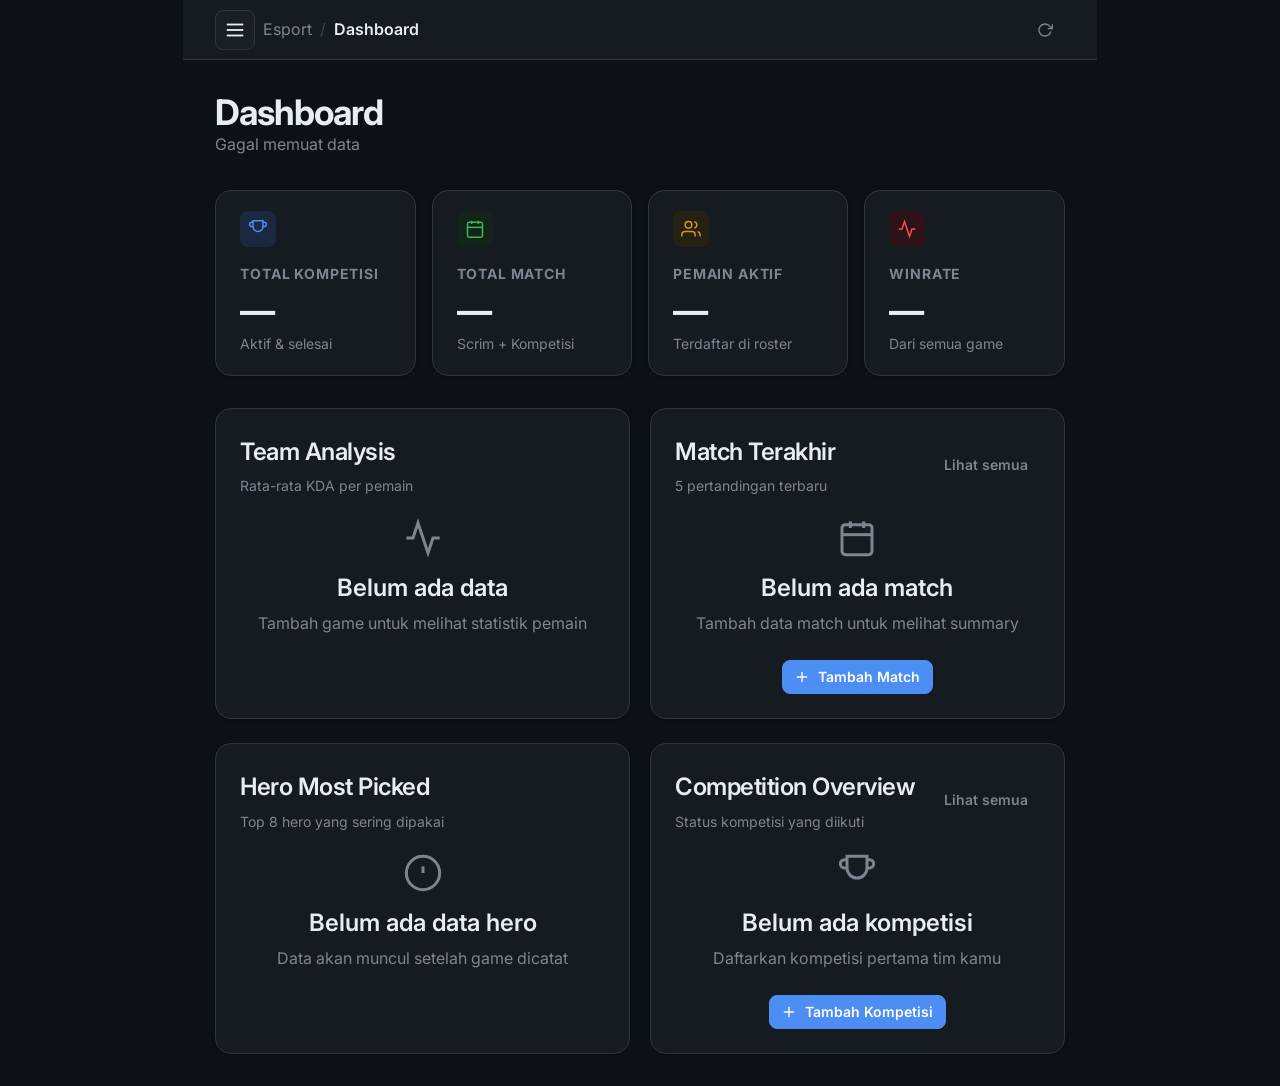
==== index.html @ 07931755 "fix: apply sidebar-float & data-theme to batch 1 (index, competition, addcompetition, editcompetitio" ====
<!DOCTYPE html>
<html lang="id" data-theme="dark">
<head>
<meta charset="UTF-8"/>
<meta name="viewport" content="width=device-width, initial-scale=1.0"/>
<title>Dashboard — Esport</title>
<link rel="preconnect" href="https://fonts.googleapis.com">
<link rel="preconnect" href="https://fonts.gstatic.com" crossorigin>
<link href="https://fonts.googleapis.com/css2?family=Inter:wght@300..800&display=swap" rel="stylesheet">
<link rel="stylesheet" href="css/style.css"/>
<script src="js/global.js" defer></script>
<script src="js/index.js" defer></script>
</head>
<body>
<div class="app-layout sidebar-float">

  <div class="sidebar-overlay" id="sidebarOverlay"></div>

  <nav class="sidebar" id="sidebar">
    <div class="sidebar-logo">
      <div class="sidebar-logo-icon">
        <svg viewBox="0 0 24 24">
          <path d="M6 9H4.5a2.5 2.5 0 0 1 0-5H6"/>
          <path d="M18 9h1.5a2.5 2.5 0 0 0 0-5H18"/>
          <path d="M18 2H6v7a6 6 0 0 0 12 0V2z"/>
        </svg>
      </div>
      <div>
        <div class="sidebar-logo-text">Esport</div>
        <div class="sidebar-logo-sub">MLBB Manager</div>
      </div>
    </div>
    <div class="sidebar-nav">
      <div class="nav-section-label">Navigation</div>
      <a href="index.html" class="nav-item" data-page="index.html">
        <svg viewBox="0 0 24 24"><path d="M3 9l9-7 9 7v11a2 2 0 0 1-2 2H5a2 2 0 0 1-2-2z"/><polyline points="9 22 9 12 15 12 15 22"/></svg>
        Dashboard
      </a>
      <a href="competition.html" class="nav-item" data-page="competition.html">
        <svg viewBox="0 0 24 24"><path d="M6 9H4.5a2.5 2.5 0 0 1 0-5H6"/><path d="M18 9h1.5a2.5 2.5 0 0 0 0-5H18"/><path d="M4 22h16"/><path d="M10 14.66V17c0 .55-.47.98-.97 1.21C7.85 18.75 7 20.24 7 22"/><path d="M14 14.66V17c0 .55.47.98.97 1.21C16.15 18.75 17 20.24 17 22"/><path d="M18 2H6v7a6 6 0 0 0 12 0V2z"/></svg>
        Competition
      </a>
      <a href="match.html" class="nav-item" data-page="match.html">
        <svg viewBox="0 0 24 24"><rect x="3" y="4" width="18" height="18" rx="2" ry="2"/><line x1="16" y1="2" x2="16" y2="6"/><line x1="8" y1="2" x2="8" y2="6"/><line x1="3" y1="10" x2="21" y2="10"/></svg>
        Match
      </a>
      <a href="train.html" class="nav-item" data-page="train.html">
        <svg viewBox="0 0 24 24"><circle cx="12" cy="12" r="10"/><polyline points="12 6 12 12 16 14"/></svg>
        Train
      </a>
      <a href="team.html" class="nav-item" data-page="team.html">
        <svg viewBox="0 0 24 24"><path d="M17 21v-2a4 4 0 0 0-4-4H5a4 4 0 0 0-4 4v2"/><circle cx="9" cy="7" r="4"/><path d="M23 21v-2a4 4 0 0 0-3-3.87"/><path d="M16 3.13a4 4 0 0 1 0 7.75"/></svg>
        Tim
      </a>
    </div>
    <div class="sidebar-footer">
      <button class="theme-toggle" id="themeToggle" aria-label="Toggle theme">
        <svg viewBox="0 0 24 24"><circle cx="12" cy="12" r="5"/><path d="M12 1v2M12 21v2M4.22 4.22l1.42 1.42M18.36 18.36l1.42 1.42M1 12h2M21 12h2M4.22 19.78l1.42-1.42M18.36 5.64l1.42-1.42"/></svg>
      </button>
    </div>
  </nav>

  <div class="main-wrapper">
    <header class="topbar">
      <div class="topbar-breadcrumb">
        <button class="menu-toggle" id="menuToggle" aria-label="Toggle navigation">
          <svg viewBox="0 0 24 24"><line x1="3" y1="6" x2="21" y2="6"/><line x1="3" y1="12" x2="21" y2="12"/><line x1="3" y1="18" x2="21" y2="18"/></svg>
        </button>
        <span>Esport</span><span class="sep">/</span><span class="current">Dashboard</span>
      </div>
      <div class="topbar-actions">
        <button class="btn btn-sm btn-ghost" id="refreshBtn" title="Refresh data" aria-label="Refresh data">
          <svg viewBox="0 0 24 24" style="width:16px;height:16px">
            <polyline points="23 4 23 10 17 10"/>
            <path d="M20.49 15a9 9 0 1 1-2.12-9.36L23 10"/>
          </svg>
        </button>
      </div>
    </header>

    <main class="page-content">
      <div class="page-header">
        <div>
          <h1 class="page-title">Dashboard</h1>
          <p class="page-sub" id="lastUpdated">Memuat data…</p>
        </div>
      </div>

      <!-- KPI Cards -->
      <div class="kpi-grid">
        <div class="kpi-card">
          <div class="kpi-icon blue">
            <svg viewBox="0 0 24 24"><path d="M6 9H4.5a2.5 2.5 0 0 1 0-5H6"/><path d="M18 9h1.5a2.5 2.5 0 0 0 0-5H18"/><path d="M18 2H6v7a6 6 0 0 0 12 0V2z"/></svg>
          </div>
          <div class="kpi-label">Total Kompetisi</div>
          <div class="kpi-value" id="kpiKompetisi">—</div>
          <div class="kpi-sub" id="kpiKompetiSub">Aktif &amp; selesai</div>
        </div>
        <div class="kpi-card">
          <div class="kpi-icon green">
            <svg viewBox="0 0 24 24"><rect x="3" y="4" width="18" height="18" rx="2"/><line x1="16" y1="2" x2="16" y2="6"/><line x1="8" y1="2" x2="8" y2="6"/><line x1="3" y1="10" x2="21" y2="10"/></svg>
          </div>
          <div class="kpi-label">Total Match</div>
          <div class="kpi-value" id="kpiMatch">—</div>
          <div class="kpi-sub">Scrim + Kompetisi</div>
        </div>
        <div class="kpi-card">
          <div class="kpi-icon yellow">
            <svg viewBox="0 0 24 24"><path d="M17 21v-2a4 4 0 0 0-4-4H5a4 4 0 0 0-4 4v2"/><circle cx="9" cy="7" r="4"/><path d="M23 21v-2a4 4 0 0 0-3-3.87"/><path d="M16 3.13a4 4 0 0 1 0 7.75"/></svg>
          </div>
          <div class="kpi-label">Pemain Aktif</div>
          <div class="kpi-value" id="kpiTeam">—</div>
          <div class="kpi-sub">Terdaftar di roster</div>
        </div>
        <div class="kpi-card">
          <div class="kpi-icon red">
            <svg viewBox="0 0 24 24"><polyline points="22 12 18 12 15 21 9 3 6 12 2 12"/></svg>
          </div>
          <div class="kpi-label">Winrate</div>
          <div class="kpi-value" id="kpiWinrate">—</div>
          <div class="kpi-sub">Dari semua game</div>
        </div>
      </div>

      <!-- Row 2: Team Analysis + Match Summary -->
      <div class="grid-2">
        <div class="card">
          <div class="card-header">
            <div>
              <div class="section-title">Team Analysis</div>
              <div class="section-sub">Rata-rata KDA per pemain</div>
            </div>
          </div>
          <div id="teamAnalysis">
            <div class="empty-state">
              <svg viewBox="0 0 24 24"><polyline points="22 12 18 12 15 21 9 3 6 12 2 12"/></svg>
              <h3>Belum ada data</h3>
              <p>Tambah game untuk melihat statistik pemain</p>
            </div>
          </div>
        </div>

        <div class="card">
          <div class="card-header">
            <div>
              <div class="section-title">Match Terakhir</div>
              <div class="section-sub">5 pertandingan terbaru</div>
            </div>
            <a href="match.html" class="btn btn-sm btn-ghost">Lihat semua</a>
          </div>
          <div id="matchSummary">
            <div class="empty-state">
              <svg viewBox="0 0 24 24"><rect x="3" y="4" width="18" height="18" rx="2"/><line x1="16" y1="2" x2="16" y2="6"/><line x1="8" y1="2" x2="8" y2="6"/><line x1="3" y1="10" x2="21" y2="10"/></svg>
              <h3>Belum ada match</h3>
              <p>Tambah data match untuk melihat summary</p>
              <a href="match.html" class="btn btn-primary btn-sm">
                <svg viewBox="0 0 24 24"><line x1="12" y1="5" x2="12" y2="19"/><line x1="5" y1="12" x2="19" y2="12"/></svg>
                Tambah Match
              </a>
            </div>
          </div>
        </div>
      </div>

      <!-- Row 3: Hero Picks + Competition Status -->
      <div class="grid-2" style="margin-top:1.5rem">
        <div class="card">
          <div class="card-header">
            <div>
              <div class="section-title">Hero Most Picked</div>
              <div class="section-sub">Top 8 hero yang sering dipakai</div>
            </div>
          </div>
          <div id="heroPicks">
            <div class="empty-state">
              <svg viewBox="0 0 24 24"><circle cx="12" cy="12" r="10"/><line x1="12" y1="8" x2="12" y2="12"/><line x1="12" y1="16" x2="12.01" y2="16"/></svg>
              <h3>Belum ada data hero</h3>
              <p>Data akan muncul setelah game dicatat</p>
            </div>
          </div>
        </div>

        <div class="card">
          <div class="card-header">
            <div>
              <div class="section-title">Competition Overview</div>
              <div class="section-sub">Status kompetisi yang diikuti</div>
            </div>
            <a href="competition.html" class="btn btn-sm btn-ghost">Lihat semua</a>
          </div>
          <div id="compOverview">
            <div class="empty-state">
              <svg viewBox="0 0 24 24"><path d="M6 9H4.5a2.5 2.5 0 0 1 0-5H6"/><path d="M18 9h1.5a2.5 2.5 0 0 0 0-5H18"/><path d="M18 2H6v7a6 6 0 0 0 12 0V2z"/></svg>
              <h3>Belum ada kompetisi</h3>
              <p>Daftarkan kompetisi pertama tim kamu</p>
              <a href="competition.html" class="btn btn-primary btn-sm">
                <svg viewBox="0 0 24 24"><line x1="12" y1="5" x2="12" y2="19"/><line x1="5" y1="12" x2="19" y2="12"/></svg>
                Tambah Kompetisi
              </a>
            </div>
          </div>
        </div>
      </div>

    </main>
  </div>
</div>

<div class="toast-container" id="toastContainer"></div>
</body>
</html>
---- css/style.css ----
/* === STYLE.CSS ===
 * Art direction: Esports/Gaming Management → Precision, Dark energy, Professional
 * Palette: Deep surfaces, electric blue accent
 * Typography: Inter (body+display) — clean, functional
 * Density: Balanced
 */

/* ============================================================
   BASE RESET
   ============================================================ */
html, body {
  display: flex;
  justify-content: center;
}

/* ============================================================
   DESIGN TOKENS — LIGHT (default)
   ============================================================ */
:root,
[data-theme="light"] {
  /* Color — background */
  --color-bg:               #f0f2f5;
  --color-surface:          #ffffff;
  --color-surface-2:        #f8f9fb;
  --color-surface-offset:   #eef0f3;
  --color-surface-offset-2: #e6e9ed;
  --color-surface-dynamic:  #dce0e6;
  --color-divider:          #d4d8de;
  --color-border:           #c8cdd5;

  /* Color — text */
  --color-text:         #111827;
  --color-text-muted:   #6b7280;
  --color-text-faint:   #9ca3af;
  --color-text-inverse: #ffffff;

  /* Color — primary (blue) */
  --color-primary:           #2563eb;
  --color-primary-hover:     #1d4ed8;
  --color-primary-active:    #1e40af;
  --color-primary-highlight: #dbeafe;

  /* Color — semantic */
  --color-success:           #16a34a;
  --color-success-hover:     #15803d;
  --color-success-highlight: #dcfce7;
  --color-error:             #dc2626;
  --color-error-hover:       #b91c1c;
  --color-error-highlight:   #fee2e2;
  --color-warning:           #d97706;
  --color-warning-highlight: #fef3c7;

  /* Radius */
  --radius-sm:   0.375rem;
  --radius-md:   0.5rem;
  --radius-lg:   0.75rem;
  --radius-xl:   1rem;
  --radius-full: 9999px;

  /* Motion */
  --transition-interactive: 160ms cubic-bezier(0.16, 1, 0.3, 1);

  /* Shadow */
  --shadow-sm: 0 1px 3px rgba(17, 24, 39, 0.08), 0 1px 2px rgba(17, 24, 39, 0.05);
  --shadow-md: 0 4px 12px rgba(17, 24, 39, 0.10), 0 2px 4px rgba(17, 24, 39, 0.06);
  --shadow-lg: 0 12px 32px rgba(17, 24, 39, 0.14), 0 4px 8px rgba(17, 24, 39, 0.08);

  /* Typography scale */
  --text-xs:   clamp(0.75rem,  0.7rem  + 0.25vw, 0.875rem);
  --text-sm:   clamp(0.875rem, 0.8rem  + 0.35vw, 1rem);
  --text-base: clamp(1rem,     0.95rem + 0.25vw, 1.125rem);
  --text-lg:   clamp(1.125rem, 1rem    + 0.75vw, 1.5rem);
  --text-xl:   clamp(1.5rem,   1.2rem  + 1.25vw, 2.25rem);

  /* Spacing scale */
  --space-1:  0.25rem;
  --space-2:  0.5rem;
  --space-3:  0.75rem;
  --space-4:  1rem;
  --space-5:  1.25rem;
  --space-6:  1.5rem;
  --space-8:  2rem;
  --space-10: 2.5rem;
  --space-12: 3rem;
  --space-16: 4rem;

  /* Layout */
  --content-default: 2048px;
  --sidebar-width:   220px;
  --topbar-height:   60px;

  /* Font */
  --font-body: 'Inter', 'Segoe UI', system-ui, sans-serif;

  /* Detail table (lebih cerah dari main table) */
  --detail-table-bg:        #f0f6ff;
  --detail-table-head-bg:   #dbeafe;
  --detail-table-head-text: #1e40af;
  --detail-table-border:    #bfdbfe;
  --detail-table-row-hover: #e0edff;
  --detail-table-text:      #1e3a5f;
  --detail-row-stripe:      #e8f0fe;
}

/* ============================================================
   DESIGN TOKENS — DARK
   ============================================================ */
[data-theme="dark"] {
  /* Color — background */
  --color-bg:               #0d1117;
  --color-surface:          #161b22;
  --color-surface-2:        #1c2128;
  --color-surface-offset:   #1a1f26;
  --color-surface-offset-2: #21262d;
  --color-surface-dynamic:  #30363d;
  --color-divider:          #21262d;
  --color-border:           #30363d;

  /* Color — text */
  --color-text:         #e6edf3;
  --color-text-muted:   #7d8590;
  --color-text-faint:   #484f58;
  --color-text-inverse: #0d1117;

  /* Color — primary */
  --color-primary:           #4d8ef5;
  --color-primary-hover:     #699ef7;
  --color-primary-active:    #1d4ed8;
  --color-primary-highlight: #1a2840;

  /* Color — semantic */
  --color-success:           #3fb950;
  --color-success-hover:     #56d364;
  --color-success-highlight: #122318;
  --color-error:             #f85149;
  --color-error-hover:       #ff7b72;
  --color-error-highlight:   #2d1219;
  --color-warning:           #d29922;
  --color-warning-highlight: #272115;

  /* Shadow */
  --shadow-sm: 0 1px 3px rgba(0, 0, 0, 0.3);
  --shadow-md: 0 4px 12px rgba(0, 0, 0, 0.4);
  --shadow-lg: 0 12px 32px rgba(0, 0, 0, 0.5);

  /* Detail table — dark mode: subtle teal/blue tint lebih terang dari surface */
  --detail-table-bg:        #1a2535;
  --detail-table-head-bg:   #1e3a5f;
  --detail-table-head-text: #93c5fd;
  --detail-table-border:    #2d4a72;
  --detail-table-row-hover: #1e3050;
  --detail-table-text:      #bfdbfe;
  --detail-row-stripe:      #1c2e48;
}

/* Auto-apply dark tokens when no explicit [data-theme] set */
@media (prefers-color-scheme: dark) {
  :root:not([data-theme]) {
    color-scheme: dark;
  }
}

/* ============================================================
   GLOBAL RESET & BASE
   ============================================================ */
*, *::before, *::after {
  box-sizing: border-box;
  margin: 0;
  padding: 0;
}

html {
  -webkit-font-smoothing: antialiased;
  text-rendering: optimizeLegibility;
  scroll-behavior: smooth;
}

body {
  min-height: 100dvh;
  line-height: 1.6;
  font-family: var(--font-body);
  font-size: var(--text-base);
  color: var(--color-text);
  background-color: var(--color-bg);
  display: flex;
  flex-direction: column;
}

img, picture, video, canvas, svg {
  display: block;
  max-width: 100%;
  height: auto;
}

input, button, textarea, select {
  font: inherit;
  color: inherit;
}

h1, h2, h3, h4, h5, h6 {
  text-wrap: balance;
  line-height: 1.2;
  color: var(--color-text);
}

button {
  cursor: pointer;
  background: none;
  border: none;
}

table {
  border-collapse: collapse;
  width: 100%;
}

a {
  color: inherit;
  text-decoration: none;
}

::selection {
  background: rgba(37, 99, 235, 0.15);
  color: var(--color-text);
}

:focus-visible {
  outline: 2px solid var(--color-primary);
  outline-offset: 3px;
  border-radius: var(--radius-sm);
}

@media (prefers-reduced-motion: reduce) {
  *, *::before, *::after {
    animation-duration: 0.01ms !important;
    transition-duration: 0.01ms !important;
  }
}

/* ============================================================
   UTILITY — VISIBILITY
   ============================================================ */
.hidden,
.is-hidden {
  display: none !important;
}

/* ============================================================
   GLOBAL TRANSITIONS
   ============================================================ */
a, button, [role="button"], input, textarea, select {
  transition:
    color           var(--transition-interactive),
    background      var(--transition-interactive),
    border-color    var(--transition-interactive),
    box-shadow      var(--transition-interactive),
    opacity         var(--transition-interactive),
    transform       var(--transition-interactive);
}

/* ============================================================
   LAYOUT — APP SHELL
   ============================================================ */
.app-layout {
  display: flex;
  min-height: 100dvh;
}

/* ---- Sidebar ---- */
.sidebar {
  position: fixed;
  top: 0;
  left: 0;
  width: var(--sidebar-width);
  height: 100vh;
  background: var(--color-surface);
  border-right: 1px solid var(--color-border);
  display: flex;
  flex-direction: column;
  z-index: 100;
  overflow-y: auto;
  overflow-x: hidden;
}

.sidebar-logo {
  display: flex;
  align-items: center;
  gap: var(--space-3);
  padding: var(--space-4) var(--space-5);
  border-bottom: 1px solid var(--color-border);
  min-height: var(--topbar-height);
}

.sidebar-logo-icon {
  width: 34px;
  height: 34px;
  background: var(--color-primary);
  border-radius: var(--radius-md);
  display: flex;
  align-items: center;
  justify-content: center;
  flex-shrink: 0;
}

.sidebar-logo-icon svg {
  width: 18px;
  height: 18px;
  color: white;
  stroke: white;
  fill: none;
  stroke-width: 2;
  stroke-linecap: round;
  stroke-linejoin: round;
}

.sidebar-logo-text {
  font-size: var(--text-sm);
  font-weight: 700;
  letter-spacing: -0.01em;
  line-height: 1.2;
}

.sidebar-logo-sub {
  font-size: var(--text-xs);
  color: var(--color-text-muted);
  font-weight: 400;
  letter-spacing: 0.06em;
  text-transform: uppercase;
}

.sidebar-nav {
  flex: 1;
  padding: var(--space-4) var(--space-3);
  display: flex;
  flex-direction: column;
  gap: 2px;
}

.nav-section-label {
  font-size: 10px;
  font-weight: 700;
  color: var(--color-text-faint);
  letter-spacing: 0.1em;
  text-transform: uppercase;
  padding: var(--space-4) var(--space-3) var(--space-2);
}

.nav-item {
  display: flex;
  align-items: center;
  gap: var(--space-3);
  padding: var(--space-2) var(--space-3);
  border-radius: var(--radius-md);
  font-size: var(--text-sm);
  font-weight: 500;
  color: var(--color-text-muted);
  cursor: pointer;
  white-space: nowrap;
}

.nav-item:hover {
  background: var(--color-surface-offset);
  color: var(--color-text);
}

.nav-item.active {
  background: var(--color-primary-highlight);
  color: var(--color-primary);
  font-weight: 600;
}

.nav-item svg {
  width: 18px;
  height: 18px;
  flex-shrink: 0;
  stroke: currentColor;
  fill: none;
  stroke-width: 1.75;
  stroke-linecap: round;
  stroke-linejoin: round;
}

/* ---- Sidebar Footer ---- */
.sidebar-footer {
  padding: var(--space-4) var(--space-3);
  border-top: 1px solid var(--color-border);
  display: flex;
  align-items: center;
  justify-content: flex-end;
}

.theme-toggle {
  width: 36px;
  height: 36px;
  border-radius: var(--radius-md);
  display: flex;
  align-items: center;
  justify-content: center;
  color: var(--color-text-muted);
}

.theme-toggle:hover {
  background: var(--color-surface-offset);
  color: var(--color-text);
}

.theme-toggle svg {
  width: 18px;
  height: 18px;
  stroke: currentColor;
  fill: none;
  stroke-width: 1.75;
}

/* ---- Main Wrapper ---- */
.main-wrapper {  
  margin-left: var(--sidebar-width);
  min-width: 0;
  max-width: 2048;
}

/* ---- Topbar ---- */
.topbar {
  position: sticky;
  top: 0;
  height: var(--topbar-height);
  background: var(--color-surface);
  border-bottom: 1px solid var(--color-border);
  display: flex;
  align-items: center;
  justify-content: space-between;
  padding: 0 var(--space-8);
  z-index: 50;
}

.topbar-breadcrumb {
  display: flex;
  align-items: center;
  gap: var(--space-2);
  font-size: var(--text-sm);
  color: var(--color-text-muted);
}

.topbar-breadcrumb .current {
  color: var(--color-text);
  font-weight: 600;
}

.topbar-breadcrumb .sep {
  opacity: 0.4;
}

.topbar-actions {
  display: flex;
  align-items: center;
  gap: var(--space-3);
}

/* ============================================================
   PAGE LAYOUT
   ============================================================ */
.page-content {
  flex: 1;
  padding: var(--space-8);
  max-width: var(--content-default);
  width: 100%;
}

.page-header {
  margin-bottom: var(--space-8);
  display: flex;
  align-items: flex-start;
  justify-content: space-between;
  gap: var(--space-4);
  flex-wrap: wrap;
}

.page-title {
  font-size: var(--text-xl);
  font-weight: 700;
  letter-spacing: -0.03em;
  line-height: 1.15;
}

.page-sub {
  font-size: var(--text-sm);
  color: var(--color-text-muted);
}

.crumb strong {
  color: var(--color-text);
}

/* ============================================================
   CARD
   ============================================================ */
.card {
  background: var(--color-surface);
  border: 1px solid var(--color-border);
  border-radius: var(--radius-xl);
  padding: var(--space-6);
  box-shadow: var(--shadow-sm);
}

.card-inner {
  padding: var(--space-6);
}

.card-header {
  margin-bottom: var(--space-5);
  display: flex;
  align-items: center;
  justify-content: space-between;
  gap: var(--space-4);
}

.section-title {
  font-size: var(--text-lg);
  font-weight: 600;
  letter-spacing: -0.02em;
}

.section-sub {
  font-size: var(--text-xs);
  color: var(--color-text-muted);
  margin-top: var(--space-1);
}

/* ============================================================
   BUTTONS
   ============================================================ */
.btn {
  display: inline-flex;
  align-items: center;
  justify-content: center;
  gap: var(--space-2);
  font-size: var(--text-sm);
  font-weight: 600;
  padding: var(--space-2) var(--space-4);
  border-radius: var(--radius-md);
  border: 1px solid transparent;
  cursor: pointer;
  white-space: nowrap;
  min-height: 44px;
}

.btn svg {
  width: 16px;
  height: 16px;
  stroke: currentColor;
  fill: none;
  stroke-width: 2;
  stroke-linecap: round;
  stroke-linejoin: round;
}

.btn-block {
  width: 100%;
  justify-content: center;
}

.btn-icon {
  width: 18px;
  margin-right: var(--space-2);
  stroke: currentColor;
  fill: none;
  flex-shrink: 0;
}

.btn-primary {
  background: var(--color-primary);
  color: white;
  border-color: var(--color-primary);
}

.btn-primary:hover {
  background: var(--color-primary-hover);
  border-color: var(--color-primary-hover);
  transform: translateY(-1px);
}

.btn-primary:active {
  background: var(--color-primary-active);
}

.btn-secondary {
  background: var(--color-surface-offset);
  color: var(--color-text);
  border-color: var(--color-border);
}

.btn-secondary:hover {
  background: var(--color-surface-dynamic);
}

.btn-danger {
  background: var(--color-error);
  color: white;
  border-color: var(--color-error);
}

.btn-danger:hover {
  background: var(--color-error-hover);
}

.btn-ghost {
  background: transparent;
  color: var(--color-text-muted);
  border-color: transparent;
}

.btn-ghost:hover {
  background: var(--color-surface-offset);
  color: var(--color-text);
}

.btn-sm {
  font-size: var(--text-xs);
  padding: 0.3rem 0.7rem;
  min-height: 30px;
}

/* ---- btn-detail: biru transparan — highlight Detail game ---- */
.btn-detail {
  background: var(--color-primary-highlight);
  color: var(--color-primary);
  border-color: var(--color-primary);
}

.btn-detail:hover {
  background: var(--color-primary);
  color: #fff;
  transform: translateY(-1px);
}

.btn-detail.is-open {
  background: var(--color-primary);
  color: #fff;
  border-color: var(--color-primary-active);
}

.btn-detail.is-open:hover {
  background: var(--color-primary-hover);
}

/* ============================================================
   TABLE
   ============================================================ */
.table-wrap {
  border: 1px solid var(--color-border);
  border-radius: var(--radius-xl);
  overflow: auto;
  background: var(--color-surface);
}

.table-wrap table {
  width: 100%;
  min-width: 720px;
  border-collapse: collapse;
  font-size: var(--text-sm);
}

.table-wrap thead {
  background: var(--color-surface-offset);
  border-bottom: 1px solid var(--color-border);
}

.table-wrap th {
  padding: var(--space-3) var(--space-5);
  font-size: var(--text-xs);
  font-weight: 700;
  letter-spacing: 0.06em;
  text-transform: uppercase;
  color: var(--color-text-muted);
  text-align: left;
  white-space: nowrap;
}

.table-wrap td {
  padding: var(--space-4) var(--space-5);
  border-bottom: 1px solid var(--color-divider);
  color: var(--color-text);
  vertical-align: middle;
  font-variant-numeric: tabular-nums lining-nums;
}

.table-wrap tbody tr:last-child td {
  border-bottom: none;
}

.table-wrap tbody tr {
  transition: background var(--transition-interactive);
}

.table-wrap tbody tr:hover {
  background: var(--color-surface-2);
}

/* Table toolbar: search + filters */
.table-toolbar {
  display: flex;
  justify-content: space-between;
  align-items: center;
  gap: 0.75rem;
  margin-bottom: 0.75rem;
}

.table-toolbar-left,
.table-toolbar-right {
  display: flex;
  align-items: center;
  gap: 0.5rem;
}

.table-search-input {
  max-width: 260px;
}

.table-filter-select {
  min-width: 150px;
}

/* ============================================================
   DETAIL TABLE — Player stats per game (lebih cerah / tinted)
   ============================================================ */

/* Row expand container — sisipkan setelah <tr> game */
.detail-row td {
  padding: 0;
  border-bottom: 2px solid var(--detail-table-border);
  background: transparent;
}

.detail-row td:hover {
  background: transparent !important;
}

/* Wrapper dalam detail-row */
.detail-inner {
  padding: var(--space-3) var(--space-5) var(--space-5);
  background: var(--detail-table-bg);
  border-top: 2px solid var(--detail-table-border);
  animation: detailSlideDown 0.18s cubic-bezier(0.16,1,0.3,1);
}

@keyframes detailSlideDown {
  from { opacity: 0; transform: translateY(-6px); }
  to   { opacity: 1; transform: translateY(0); }
}

.detail-label {
  font-size: var(--text-xs);
  font-weight: 700;
  letter-spacing: 0.08em;
  text-transform: uppercase;
  color: var(--detail-table-head-text);
  margin-bottom: var(--space-3);
  display: flex;
  align-items: center;
  gap: var(--space-2);
}

.detail-label::before {
  content: '';
  display: inline-block;
  width: 3px;
  height: 14px;
  background: var(--color-primary);
  border-radius: 2px;
}

/* Detail table: cerah dengan warna biru/teal */
.table-detail {
  width: 100%;
  border-collapse: collapse;
  font-size: var(--text-xs);
  background: var(--detail-table-bg);
  border-radius: var(--radius-lg);
  overflow: hidden;
  box-shadow: 0 2px 8px rgba(37,99,235,0.08);
}

.table-detail thead {
  background: var(--detail-table-head-bg);
}

.table-detail thead th {
  padding: var(--space-2) var(--space-4);
  font-size: 10px;
  font-weight: 800;
  letter-spacing: 0.1em;
  text-transform: uppercase;
  color: var(--detail-table-head-text);
  text-align: left;
  white-space: nowrap;
  border-bottom: 1px solid var(--detail-table-border);
}

.table-detail tbody tr {
  transition: background var(--transition-interactive);
}

.table-detail tbody tr:nth-child(odd) {
  background: var(--detail-table-bg);
}

.table-detail tbody tr:nth-child(even) {
  background: var(--detail-row-stripe);
}

.table-detail tbody tr:hover {
  background: var(--detail-table-row-hover) !important;
}

.table-detail tbody td {
  padding: var(--space-2) var(--space-4);
  color: var(--detail-table-text);
  border-bottom: 1px solid var(--detail-table-border);
  font-variant-numeric: tabular-nums lining-nums;
  vertical-align: middle;
}

.table-detail tbody tr:last-child td {
  border-bottom: none;
}

/* KDA badge dalam detail table */
.kda-high   { color: var(--color-success); font-weight: 700; }
.kda-mid    { color: var(--color-warning); font-weight: 600; }
.kda-low    { color: var(--color-error);   font-weight: 500; }

/* Empty detail */
.detail-empty {
  text-align: center;
  padding: var(--space-4);
  color: var(--color-text-muted);
  font-size: var(--text-xs);
  font-style: italic;
}

/* ============================================================
   ACTIONS ROW
   ============================================================ */
.table-actions {
  display: flex;
  gap: var(--space-2);
  align-items: center;
  flex-wrap: wrap;
}

/* ============================================================
   EMPTY STATE
   ============================================================ */
.empty-state {
  display: flex;
  flex-direction: column;
  align-items: center;
  text-align: center;  
  color: var(--color-text-muted);
}

.empty-state > svg {
  width: 40px;
  height: 40px;
  stroke: currentColor;
  fill: none;
  stroke-width: 1.8;
  margin: 0 auto var(--space-4);
}

.card > .empty-state {
  padding: var(--space-10) var(--space-6);
}

.empty-state h3 {
  font-size: var(--text-lg);
  font-weight: 600;
  color: var(--color-text);
  margin-bottom: var(--space-2);
}

.empty-state p {
  font-size: var(--text-sm);
  max-width: 36ch;
  margin-bottom: var(--space-6);
}

/* ============================================================
   FORM — LAYOUT & COMPONENTS
   ============================================================ */
.form-stack {
  display: grid;
  gap: var(--space-4);
  margin-top: var(--space-4);
}

.form-grid-2 {
  display: grid;
  grid-template-columns: 1fr 1fr;
  gap: var(--space-5);
}

.inline-duration-fields {
  display: flex;
  gap: var(--space-3);
  align-items: center;
  flex-wrap: wrap;
}

.input-inline-sm {
  width: 120px;
  flex-shrink: 0;
}

.section-spaced {
  margin-top: var(--space-6);
}

.player-grid-wrap {
  margin-top: var(--space-4);
}

.field-spacer-sm {
  margin-top: var(--space-2);
}

.field-spacer-md {
  margin-top: var(--space-3);
}

.field-error {
  border-color: #f97373;
  box-shadow: 0 0 0 1px #f97373;
}

.field-error:focus {
  outline: none;
  box-shadow: 0 0 0 2px rgba(249, 115, 115, 0.6);
}

.step-actions {
  display: flex;
  gap: var(--space-3);
  margin-top: var(--space-6);
  flex-wrap: wrap;
}

.form-card {
  max-width: 640px;
}

.form-section {
  margin-bottom: var(--space-6);
}

.form-section-title {
  font-size: var(--text-xs);
  font-weight: 700;
  letter-spacing: 0.08em;
  text-transform: uppercase;
  color: var(--color-text-muted);
  margin-bottom: var(--space-4);
  padding-bottom: var(--space-3);
  border-bottom: 1px solid var(--color-border);
}

.form-group {
  margin-bottom: var(--space-5);
  display: flex;
  flex-direction: column;
  gap: var(--space-2);
}

.form-label {
  display: block;
  font-size: var(--text-sm);
  font-weight: 600;
  color: var(--color-text);
  margin-bottom: var(--space-2);
}

.form-label span {
  font-weight: 400;
  color: var(--color-text-muted);
  font-size: var(--text-xs);
}

.form-input,
.form-select {
  width: 100%;
  padding: 0.75rem var(--space-4);
  border: 1px solid var(--color-border);
  border-radius: var(--radius-lg);
  background: var(--color-surface);
  color: var(--color-text);
  font-size: var(--text-sm);
  min-height: 42px;
  outline: none;
}

.form-input:focus,
.form-select:focus {
  border-color: var(--color-primary);
  box-shadow: 0 0 0 3px rgba(37, 99, 235, 0.15);
}

.form-input::placeholder {
  color: var(--color-text-faint);
}

.form-select {
  cursor: pointer;
  appearance: none;
  background-image: url("data:image/svg+xml,%3Csvg xmlns='http://www.w3.org/2000/svg' width='16' height='16' viewBox='0 0 24 24' fill='none' stroke='%236b7280' stroke-width='2' stroke-linecap='round' stroke-linejoin='round'%3E%3Cpath d='M6 9l6 6 6-6'/%3E%3C/svg%3E");
  background-repeat: no-repeat;
  background-position: right 12px center;
  padding-right: 40px;
}

.grid-2 {
  display: grid;
  grid-template-columns: 1fr 1fr;
  gap: var(--space-5);
}

.grid-3 {
  display: grid;
  grid-template-columns: repeat(3, 1fr);
  gap: var(--space-5);
}

.checkbox-grid {
  display: grid;
  grid-template-columns: repeat(auto-fill, minmax(180px, 1fr));
  gap: var(--space-3);
}

.checkbox-item {
  display: flex;
  align-items: center;
  gap: var(--space-3);
  padding: var(--space-3) var(--space-4);
  border: 1px solid var(--color-border);
  border-radius: var(--radius-md);
  cursor: pointer;
  font-size: var(--text-sm);
  font-weight: 500;
  color: var(--color-text-muted);
  background: var(--color-surface);
  user-select: none;
}

.checkbox-item:hover {
  border-color: var(--color-primary);
  background: var(--color-primary-highlight);
  color: var(--color-text);
}

.checkbox-item input[type="checkbox"] {
  accent-color: var(--color-primary);
  width: 16px;
  height: 16px;
  flex-shrink: 0;
}

.checkbox-item:has(input:checked) {
  border-color: var(--color-primary);
  background: var(--color-primary-highlight);
  color: var(--color-primary);
}

.radio-group,
.segmented {
  display: flex;
  gap: var(--space-2);
  flex-wrap: wrap;
}

.radio-item,
.segmented label {
  display: flex;
  align-items: center;
  gap: var(--space-2);
  padding: var(--space-2) var(--space-4);
  border: 1px solid var(--color-border);
  border-radius: var(--radius-lg);
  cursor: pointer;
  font-size: var(--text-sm);
  font-weight: 500;
  color: var(--color-text-muted);
  background: var(--color-surface);
  user-select: none;
}

.radio-item:hover,
.segmented label:hover {
  border-color: var(--color-primary);
  color: var(--color-text);
}

.radio-item input[type="radio"],
.segmented input {
  accent-color: var(--color-primary);
}

.radio-item:has(input:checked),
.segmented label:has(input:checked) {
  border-color: var(--color-primary);
  background: var(--color-primary-highlight);
  color: var(--color-primary);
  font-weight: 600;
}

.form-actions {
  display: flex;
  gap: var(--space-3);
  padding-top: var(--space-6);
  border-top: 1px solid var(--color-border);
  margin-top: var(--space-6);
}

/* ============================================================
   MULTI-STEP WIZARD
   ============================================================ */
.steps {
  display: grid;
  grid-template-columns: 1fr auto 1fr;
  gap: var(--space-4);
  align-items: center;
  margin-bottom: var(--space-6);
}

.step {
  padding: var(--space-3) var(--space-4);
  border-radius: var(--radius-lg);
  background: var(--color-surface);
  border: 1px solid var(--color-border);
}

.step small {
  display: block;
  color: var(--color-text-muted);
  font-size: var(--text-xs);
  text-transform: uppercase;
  letter-spacing: 0.12em;
  margin-bottom: var(--space-1);
}

.step strong {
  font-size: var(--text-sm);
  color: var(--color-text);
}

.step.active {
  border-color: var(--color-primary);
  background: var(--color-primary-highlight);
}

.step-line {
  height: 1px;
  background: var(--color-border);
}

/* ============================================================
   ROLE CARDS (Player Stat Grid)
   ============================================================ */
.role-grid {
  display: grid;
  grid-template-columns: repeat(auto-fit, minmax(220px, 1fr));
  gap: var(--space-4);
}

.role-card {
  padding: var(--space-4);
  border-radius: var(--radius-xl);
  background: var(--color-surface-offset);
  border: 1px solid var(--color-border);
}

.role-head {
  display: flex;
  justify-content: space-between;
  align-items: center;
  margin-bottom: var(--space-3);
  gap: var(--space-3);
}

.role-name {
  font-size: var(--text-sm);
  font-weight: 700;
  color: var(--color-text);
}

/* ============================================================
   BADGES & TAGS
   ============================================================ */
.badge,
.tag {
  display: inline-flex;
  align-items: center;
  gap: var(--space-1);
  font-size: var(--text-xs);
  font-weight: 600;
  padding: 0.2rem 0.55rem;
  border-radius: var(--radius-full);
  letter-spacing: 0.03em;
}

.badge-blue,
.tag {
  background: var(--color-primary-highlight);
  color: var(--color-primary);
}

.badge-green,
.badge.win {
  background: var(--color-success-highlight);
  color: var(--color-success);
}

.badge-red,
.badge.lose {
  background: var(--color-error-highlight);
  color: var(--color-error);
}

.badge-yellow {
  background: var(--color-warning-highlight);
  color: var(--color-warning);
}

.badge-neutral {
  background: var(--color-surface-offset);
  color: var(--color-text-muted);
}

/* ============================================================
   LINKS
   ============================================================ */
.link-primary {
  color: var(--color-primary);
  font-weight: 500;
  text-decoration: none;
  border-bottom: 1px solid transparent;
  transition: color var(--transition-interactive),
              border-color var(--transition-interactive);
}

.link-primary:hover {
  color: var(--color-primary-hover);
  border-bottom-color: var(--color-primary-hover);
}

.link-primary:active {
  color: var(--color-primary-active);
}

.link-muted {
  color: var(--color-text-muted);
  font-weight: 400;
  text-decoration: none;
  border-bottom: 1px solid transparent;
}

.link-muted:hover {
  color: var(--color-text);
  border-bottom-color: var(--color-border);
}

/* ============================================================
   KPI CARDS
   ============================================================ */
.kpi-grid {
  display: grid;
  grid-template-columns: repeat(auto-fill, minmax(200px, 1fr));
  gap: var(--space-4);
  margin-bottom: var(--space-8);
}

.kpi-card {
  background: var(--color-surface);
  border: 1px solid var(--color-border);
  border-radius: var(--radius-xl);
  padding: var(--space-5) var(--space-6);
  box-shadow: var(--shadow-sm);
}

.kpi-icon {
  width: 36px;
  height: 36px;
  border-radius: var(--radius-md);
  display: flex;
  align-items: center;
  justify-content: center;
  margin-bottom: var(--space-4);
}

.kpi-icon svg {
  width: 20px;
  height: 20px;
  stroke: currentColor;
  fill: none;
  stroke-width: 1.75;
}

.kpi-icon.blue   { background: var(--color-primary-highlight); color: var(--color-primary); }
.kpi-icon.green  { background: var(--color-success-highlight); color: var(--color-success); }
.kpi-icon.yellow { background: var(--color-warning-highlight); color: var(--color-warning); }
.kpi-icon.red    { background: var(--color-error-highlight);   color: var(--color-error);   }

.kpi-label {
  font-size: var(--text-xs);
  font-weight: 700;
  letter-spacing: 0.06em;
  text-transform: uppercase;
  color: var(--color-text-muted);
  margin-bottom: var(--space-2);
}

.kpi-value {
  font-size: var(--text-xl);
  font-weight: 700;
  letter-spacing: -0.03em;
  color: var(--color-text);
  font-variant-numeric: tabular-nums lining-nums;
  line-height: 1;
  margin-bottom: var(--space-1);
}

.kpi-sub {
  font-size: var(--text-xs);
  color: var(--color-text-muted);
}

/* ============================================================
   MISC LAYOUT HELPERS
   ============================================================ */
.section {
  margin-bottom: var(--space-10);
}

.divider {
  border: none;
  border-top: 1px solid var(--color-divider);
  margin: var(--space-6) 0;
}

/* ============================================================
   TOAST NOTIFICATIONS
   ============================================================ */
.toast-container {
  position: fixed;
  bottom: var(--space-6);
  right: var(--space-6);
  z-index: 200;
  display: flex;
  flex-direction: column;
  gap: var(--space-2);
}

.toast {
  background: var(--color-surface);
  border: 1px solid var(--color-border);
  border-radius: var(--radius-lg);
  padding: var(--space-3) var(--space-5);
  font-size: var(--text-sm);
  box-shadow: var(--shadow-lg);
  display: flex;
  align-items: center;
  gap: var(--space-3);
  max-width: 360px;
  animation: toastIn 0.2s ease;
}

@keyframes toastIn {
  from { opacity: 0; transform: translateY(var(--space-2)); }
  to   { opacity: 1; transform: translateY(0); }
}

.toast.success .toast-icon { color: var(--color-success); }
.toast.error   .toast-icon { color: var(--color-error);   }

.toast-icon svg {
  width: 18px;
  height: 18px;
  stroke: currentColor;
  fill: none;
  stroke-width: 2;
}

.toast-close {
  margin-left: auto;
  color: var(--color-text-faint);
  cursor: pointer;
  font-size: 18px;
  line-height: 1;
}

.toast-close:hover {
  color: var(--color-text-muted);
}

/* ============================================================
   MOBILE TOGGLE
   ============================================================ */
.menu-toggle {
  display: none;
  width: 40px;
  height: 40px;
  border-radius: var(--radius-md);
  align-items: center;
  justify-content: center;
  color: var(--color-text-muted);
}

.menu-toggle:hover {
  background: var(--color-surface-offset);
  color: var(--color-text);
}

.menu-toggle svg {
  width: 22px;
  height: 22px;
  stroke: currentColor;
  fill: none;
  stroke-width: 2;
}

/* ============================================================
   HERO PICKER — custom searchable select (text-based, legacy)
   Menggunakan token style.css, tidak butuh file terpisah.
   ============================================================ */

/* Wrapper relatif agar dropdown bisa absolute */
.hero-picker-wrap {
  position: relative;
  width: 100%;
}

/* Trigger: identik dengan .form-select dari style.css */
.hero-picker-trigger {
  display: flex;
  align-items: center;
  width: 100%;
  padding: 0.75rem var(--space-4);
  border: 1px solid var(--color-border);
  border-radius: var(--radius-lg);
  background: var(--color-surface);
  font-size: var(--text-sm);
  min-height: 42px;
  cursor: pointer;
  user-select: none;
  transition: border-color var(--transition-interactive),
              box-shadow    var(--transition-interactive);
}

.hero-picker-trigger:hover,
.hero-picker-wrap.is-open .hero-picker-trigger {
  border-color: var(--color-primary);
}

.hero-picker-wrap.is-open .hero-picker-trigger {
  box-shadow: 0 0 0 3px rgba(37, 99, 235, 0.15);
}

/* Error state — identik dengan .field-error */
.hero-picker-trigger.field-error {
  border-color: #f97373;
  box-shadow: 0 0 0 1px #f97373;
}

/* Display text — placeholder vs nilai terpilih */
.hero-picker-display {
  flex: 1;
  overflow: hidden;
  text-overflow: ellipsis;
  white-space: nowrap;
  color: var(--color-text-faint);  /* placeholder */
}

.hero-picker-display.has-value {
  color: var(--color-text);        /* nilai terpilih */
}

/* Chevron arrow, sama persis dengan background-image .form-select */
.hero-picker-arrow {
  flex-shrink: 0;
  width: 16px;
  height: 16px;
  margin-left: var(--space-2);
  color: var(--color-text-muted);
  transition: transform var(--transition-interactive);
  pointer-events: none;
}

.hero-picker-wrap.is-open .hero-picker-arrow {
  transform: rotate(180deg);
}

/* Dropdown panel */
.hero-picker-panel {
  position: absolute;
  z-index: 200;
  top: calc(100% + var(--space-1));
  left: 0;
  right: 0;
  background: var(--color-surface);
  border: 1px solid var(--color-border);
  border-radius: var(--radius-lg);
  box-shadow: var(--shadow-lg);
  padding: var(--space-2);
  display: flex;
  flex-direction: column;
  gap: var(--space-2);
  max-height: 300px;
  overflow: hidden;
}

/* Search input di dalam panel — pakai .form-input look */
.hero-picker-search {
  width: 100%;
  padding: var(--space-2) var(--space-3);
  border: 1px solid var(--color-border);
  border-radius: var(--radius-md);
  background: var(--color-surface-offset);
  color: var(--color-text);
  font-size: var(--text-sm);
  outline: none;
  flex-shrink: 0;
}

.hero-picker-search:focus {
  border-color: var(--color-primary);
  box-shadow: 0 0 0 3px rgba(37, 99, 235, 0.15);
}

.hero-picker-search::placeholder {
  color: var(--color-text-faint);
}

/* Scrollable grid area */
.hero-picker-grid {
  display: grid;
  grid-template-columns: repeat(3, 1fr);
  gap: 2px;
  overflow-y: auto;
  scrollbar-width: thin;
  scrollbar-color: var(--color-border) transparent;
}

.hero-picker-grid::-webkit-scrollbar       { width: 4px; }
.hero-picker-grid::-webkit-scrollbar-track { background: transparent; }
.hero-picker-grid::-webkit-scrollbar-thumb {
  background: var(--color-border);
  border-radius: var(--radius-full);
}

/* Kolom lebih banyak di layar lebar */
@media (min-width: 480px) {
  .hero-picker-grid { grid-template-columns: repeat(4, 1fr); }
}
@media (min-width: 720px) {
  .hero-picker-grid   { grid-template-columns: repeat(5, 1fr); }
  .hero-picker-panel  { max-height: 360px; }
}

/* Hero item — sama dengan .nav-item look dari sidebar */
.hero-item {
  padding: var(--space-2) var(--space-2);
  border: 1px solid transparent;
  border-radius: var(--radius-md);
  background: transparent;
  font-size: var(--text-xs);
  color: var(--color-text-muted);
  text-align: left;
  cursor: pointer;
  white-space: nowrap;
  overflow: hidden;
  text-overflow: ellipsis;
  transition: background     var(--transition-interactive),
              border-color   var(--transition-interactive),
              color          var(--transition-interactive);
}

.hero-item:hover {
  background: var(--color-surface-offset);
  color: var(--color-text);
}

/* Active/terpilih — sama dengan .nav-item.active */
.hero-item.is-active {
  background: var(--color-primary-highlight);
  border-color: var(--color-primary);
  color: var(--color-primary);
  font-weight: 600;
}

/* Empty state di dalam picker */
.hero-picker-empty {
  text-align: center;
  padding: var(--space-4);
  font-size: var(--text-sm);
  color: var(--color-text-muted);
}

/* ============================================================
   HERO IMAGE POPUP MODAL
   Popup bergambar hero 60x60 px dengan filter role & search.
   Dipanggil via tombol di setiap role-card pada addgame.
   ============================================================ */

/* Backdrop gelap di belakang popup */
.hero-modal-backdrop {
  position: fixed;
  inset: 0;
  background: rgba(0, 0, 0, 0.55);
  z-index: 500;
  display: flex;
  align-items: center;
  justify-content: center;
  padding: var(--space-4);
  animation: heroBackdropIn 0.18s ease;
}

@keyframes heroBackdropIn {
  from { opacity: 0; }
  to   { opacity: 1; }
}

.hero-modal-backdrop.closing {
  animation: heroBackdropOut 0.15s ease forwards;
}

@keyframes heroBackdropOut {
  from { opacity: 1; }
  to   { opacity: 0; }
}

/* Modal box */
.hero-modal {
  background: var(--color-surface);
  border: 1px solid var(--color-border);
  border-radius: var(--radius-xl);
  box-shadow: var(--shadow-lg);
  width: 100%;
  max-width: 560px;
  max-height: 80vh;
  display: flex;
  flex-direction: column;
  overflow: hidden;
  animation: heroModalIn 0.2s cubic-bezier(0.16, 1, 0.3, 1);
}

@keyframes heroModalIn {
  from { opacity: 0; transform: scale(0.96) translateY(8px); }
  to   { opacity: 1; transform: scale(1)    translateY(0);   }
}

/* A. Header: search + close */
.hero-modal__header {
  display: flex;
  align-items: center;
  gap: var(--space-3);
  padding: var(--space-4) var(--space-5);
  border-bottom: 1px solid var(--color-border);
  flex-shrink: 0;
}

.hero-modal__search-wrap {
  position: relative;
  flex: 1;
}

.hero-modal__search-icon {
  position: absolute;
  left: var(--space-3);
  top: 50%;
  transform: translateY(-50%);
  width: 16px;
  height: 16px;
  color: var(--color-text-faint);
  pointer-events: none;
  stroke: currentColor;
  fill: none;
  stroke-width: 2;
  stroke-linecap: round;
  stroke-linejoin: round;
}

.hero-modal__search {
  width: 100%;
  padding: 0.6rem var(--space-4) 0.6rem 2.25rem;
  border: 1px solid var(--color-border);
  border-radius: var(--radius-lg);
  background: var(--color-surface-offset);
  color: var(--color-text);
  font-size: var(--text-sm);
  outline: none;
  min-height: 40px;
}

.hero-modal__search:focus {
  border-color: var(--color-primary);
  box-shadow: 0 0 0 3px rgba(37, 99, 235, 0.15);
}

.hero-modal__search::placeholder {
  color: var(--color-text-faint);
}

.hero-modal__close {
  width: 36px;
  height: 36px;
  border-radius: var(--radius-md);
  border: 1px solid var(--color-border);
  background: var(--color-surface-offset);
  color: var(--color-text-muted);
  display: flex;
  align-items: center;
  justify-content: center;
  flex-shrink: 0;
  cursor: pointer;
}

.hero-modal__close:hover {
  background: var(--color-error-highlight);
  border-color: var(--color-error);
  color: var(--color-error);
}

.hero-modal__close svg {
  width: 16px;
  height: 16px;
  stroke: currentColor;
  fill: none;
  stroke-width: 2.5;
  stroke-linecap: round;
}

/* B. Row filter role */
.hero-modal__filters {
  display: flex;
  gap: var(--space-2);
  flex-wrap: wrap;
  padding: var(--space-3) var(--space-5);
  border-bottom: 1px solid var(--color-border);
  flex-shrink: 0;
  background: var(--color-surface-2);
}

.hero-role-filter {
  padding: 0.3rem 0.75rem;
  border: 1px solid var(--color-border);
  border-radius: var(--radius-full);
  background: var(--color-surface);
  color: var(--color-text-muted);
  font-size: var(--text-xs);
  font-weight: 600;
  cursor: pointer;
  white-space: nowrap;
  transition: background     var(--transition-interactive),
              border-color   var(--transition-interactive),
              color          var(--transition-interactive);
}

.hero-role-filter:hover {
  border-color: var(--color-primary);
  color: var(--color-text);
}

.hero-role-filter.is-active {
  background: var(--color-primary);
  border-color: var(--color-primary);
  color: #ffffff;
}

/* C. Grid gambar hero (scrollable) */
.hero-modal__body {
  flex: 1;
  overflow-y: auto;
  padding: var(--space-4) var(--space-5);
  scrollbar-width: thin;
  scrollbar-color: var(--color-border) transparent;
}

.hero-modal__body::-webkit-scrollbar       { width: 5px; }
.hero-modal__body::-webkit-scrollbar-track { background: transparent; }
.hero-modal__body::-webkit-scrollbar-thumb {
  background: var(--color-border);
  border-radius: var(--radius-full);
}

.hero-modal__grid {
  display: grid;
  grid-template-columns: repeat(auto-fill, minmax(72px, 1fr));
  gap: var(--space-3);
}

/* Kartu hero bergambar */
.hero-img-card {
  display: flex;
  flex-direction: column;
  align-items: center;
  gap: var(--space-1);
  padding: var(--space-2);
  border: 2px solid transparent;
  border-radius: var(--radius-lg);
  background: var(--color-surface-offset);
  cursor: pointer;
  transition: background     var(--transition-interactive),
              border-color   var(--transition-interactive),
              box-shadow     var(--transition-interactive),
              transform      var(--transition-interactive);
  user-select: none;
}

.hero-img-card:hover {
  background: var(--color-primary-highlight);
  border-color: var(--color-primary);
  transform: translateY(-2px);
}

.hero-img-card.is-selected {
  background: var(--color-primary-highlight);
  border-color: var(--color-primary);
  box-shadow: 0 0 0 3px rgba(37, 99, 235, 0.18);
}

.hero-img-card img {
  width: 60px;
  height: 60px;
  object-fit: cover;
  border-radius: var(--radius-md);
  display: block;
  /* Fallback background jika gambar belum ada */
  background: var(--color-surface-dynamic);
}

.hero-img-card__name {
  font-size: 10px;
  font-weight: 600;
  color: var(--color-text-muted);
  text-align: center;
  line-height: 1.2;
  max-width: 68px;
  overflow: hidden;
  text-overflow: ellipsis;
  white-space: nowrap;
}

.hero-img-card.is-selected .hero-img-card__name {
  color: var(--color-primary);
}

/* Empty state di dalam grid */
.hero-modal__empty {
  grid-column: 1 / -1;
  text-align: center;
  padding: var(--space-10) var(--space-4);
  color: var(--color-text-muted);
  font-size: var(--text-sm);
}

/* D. Footer: tombol Select + nama hero terpilih */
.hero-modal__footer {
  display: flex;
  align-items: center;
  justify-content: space-between;
  gap: var(--space-4);
  padding: var(--space-4) var(--space-5);
  border-top: 1px solid var(--color-border);
  flex-shrink: 0;
  background: var(--color-surface-2);
}

.hero-modal__selected-label {
  font-size: var(--text-xs);
  color: var(--color-text-muted);
  font-weight: 500;
  flex: 1;
  overflow: hidden;
  text-overflow: ellipsis;
  white-space: nowrap;
}

.hero-modal__selected-label strong {
  color: var(--color-text);
  font-weight: 700;
}

.hero-modal__btn-select {
  min-width: 100px;
  height: 40px;
  padding: 0 var(--space-5);
  border: none;
  border-radius: var(--radius-md);
  background: var(--color-primary);
  color: #ffffff;
  font-size: var(--text-sm);
  font-weight: 700;
  cursor: pointer;
  flex-shrink: 0;
  transition: background var(--transition-interactive),
              transform  var(--transition-interactive);
}

.hero-modal__btn-select:hover:not(:disabled) {
  background: var(--color-primary-hover);
  transform: translateY(-1px);
}

.hero-modal__btn-select:disabled {
  background: var(--color-surface-dynamic);
  color: var(--color-text-faint);
  cursor: not-allowed;
  transform: none;
}

/* Tombol trigger "Pilih Hero (🖼)" di role-card — menggantikan select asli */
.hero-img-trigger {
  display: flex;
  align-items: center;
  gap: var(--space-2);
  width: 100%;
  padding: 0.6rem var(--space-4);
  border: 1px solid var(--color-border);
  border-radius: var(--radius-lg);
  background: var(--color-surface);
  color: var(--color-text-faint);
  font-size: var(--text-sm);
  min-height: 42px;
  cursor: pointer;
  text-align: left;
  transition: border-color var(--transition-interactive),
              color        var(--transition-interactive),
              box-shadow   var(--transition-interactive);
}

.hero-img-trigger:hover {
  border-color: var(--color-primary);
  color: var(--color-text);
}

.hero-img-trigger.has-value {
  color: var(--color-text);
  border-color: var(--color-border);
}

.hero-img-trigger.field-error {
  border-color: #f97373;
  box-shadow: 0 0 0 1px #f97373;
}

/* Thumbnail kecil hero di trigger setelah dipilih */
.hero-img-trigger__thumb {
  width: 28px;
  height: 28px;
  object-fit: cover;
  border-radius: var(--radius-sm);
  flex-shrink: 0;
  background: var(--color-surface-dynamic);
}

.hero-img-trigger__label {
  flex: 1;
  overflow: hidden;
  text-overflow: ellipsis;
  white-space: nowrap;
}

.hero-img-trigger__icon {
  width: 16px;
  height: 16px;
  flex-shrink: 0;
  stroke: currentColor;
  fill: none;
  stroke-width: 2;
  stroke-linecap: round;
  stroke-linejoin: round;
  margin-left: auto;
  color: var(--color-text-faint);
}

/* ── Train: Stats Bar ──────────────────────────────────────── */
.stats-bar {
  display: flex;
  flex-direction: column;
  gap: 8px;
  padding: 14px 16px;
  background: var(--color-surface);
  border: 1px solid var(--color-border);
  border-radius: var(--radius-md);
  margin-bottom: 12px;
}
.stats-bar-items { display: flex; gap: 24px; flex-wrap: wrap; }
.stats-item { display: flex; flex-direction: column; align-items: center; min-width: 56px; }
.stats-num  { font-size: 1.35rem; font-weight: 700; line-height: 1.1; }
.stats-label { font-size: 0.72rem; font-weight: 500; letter-spacing: .04em; text-transform: uppercase; color: var(--color-text-muted); margin-top: 2px; }
.stats-win     .stats-num { color: var(--color-success); }
.stats-draw    .stats-num { color: var(--color-warning); }
.stats-lose    .stats-num { color: var(--color-error); }
.stats-winrate .stats-num { color: var(--color-primary); }
.stats-progress { display: flex; height: 6px; border-radius: 999px; overflow: hidden; background: var(--color-surface-offset); }
.stats-progress-win  { background: var(--color-success); transition: width .4s; }
.stats-progress-draw { background: var(--color-warning); transition: width .4s; }
.stats-progress-lose { background: var(--color-error);   transition: width .4s; }

/* ── Train: Sort Icon ─────────────────────────────────────── */
.sort-icon-wrap { display: inline-flex; margin-left: 4px; vertical-align: middle; opacity: .45; }
th[data-sort-key]:hover .sort-icon-wrap { opacity: .8; }
.sort-icon.sort-active { stroke: var(--color-primary); opacity: 1 !important; }
th[data-sort-key] { cursor: pointer; user-select: none; }
th[data-sort-key]:hover { background: var(--color-surface-offset); }

/* ── Train: Date Range Filter ─────────────────────────────── */
.date-range-group { display: flex; align-items: center; gap: 4px; }
.date-range-sep { color: var(--color-text-muted); font-size: 0.8rem; padding: 0 2px; }
.table-date-input {
  width: 130px; padding: 0 8px; height: 32px;
  border: 1px solid var(--color-border); border-radius: var(--radius-sm);
  background: var(--color-surface); color: var(--color-text); font-size: 0.8rem; cursor: pointer;
}
.table-date-input:focus {
  outline: none; border-color: var(--color-primary);
  box-shadow: 0 0 0 2px oklch(from var(--color-primary) l c h / .15);
}

/* ── Train: Action Button Group ───────────────────────────── */
.btn-action-group { display: flex; gap: 6px; align-items: center; flex-wrap: nowrap; }

/* ── Btn Outline variants ─────────────────────────────────── */
.btn.btn-outline {
  background: transparent;
  border: 1px solid var(--color-border);
  color: var(--color-text);
}
.btn.btn-outline:hover {
  background: var(--color-surface-offset);
  border-color: var(--color-primary);
  color: var(--color-primary);
}
.btn.btn-outline-primary {
  background: transparent;
  border: 1px solid var(--color-primary);
  color: var(--color-primary);
}
.btn.btn-outline-primary:hover {
  background: var(--color-primary-highlight);
}

/* ── Sidebar Float Mode (train.html — sidebar selalu overlay) ── */
.sidebar-float .sidebar {
  transform: translateX(-100%);
  transition: transform 0.25s ease;
}
.sidebar-float .sidebar.open {
  transform: translateX(0);
}
.sidebar-float .main-wrapper {
  margin-left: 0;
  width: 100%;
}
.sidebar-float .menu-toggle {
  display: inline-flex !important;
  background: var(--color-surface-offset);
  border: 1px solid var(--color-border);
  color: var(--color-text);
}
.sidebar-float .sidebar-overlay {
  display: none;
  position: fixed;
  inset: 0;
  background: rgba(0, 0, 0, 0.4);
  z-index: 99;
}
.sidebar-float .sidebar-overlay.show {
  display: block;
}

/* Dark mode — override yang tidak otomatis via token */
[data-theme="dark"] .hero-modal__btn-select:disabled {
  background: var(--color-surface-offset-2);
  color: var(--color-text-faint);
}

/* ============================================================
   RESPONSIVE BREAKPOINTS
   ============================================================ */
@media (max-width: 900px) {
  .grid-2,
  .grid-3,
  .steps {
    grid-template-columns: 1fr;
  }

  .form-grid-2 {
    grid-template-columns: 1fr;
  }

  .step-line {
    display: none;
  }

  .sidebar {
    transform: translateX(-100%);
    transition: transform 0.25s ease;
  }

  .sidebar.open {
    transform: translateX(0);
  }

  .main-wrapper {
    margin-left: 0;
    width: 100%;
    min-width: 0;
    overflow-x: auto;
  }

  .topbar {
    padding: 0 var(--space-4);
  }

  .page-content {
    padding: var(--space-5) var(--space-4);
  }

  .menu-toggle {
    display: inline-flex;
    background: var(--color-surface-offset);
    border: 1px solid var(--color-border);
    color: var(--color-text);
  }

  .page-header {
    flex-direction: column;
    align-items: flex-start;
  }

  .kpi-grid {
    grid-template-columns: repeat(2, 1fr);
  }

  .checkbox-grid {
    grid-template-columns: 1fr 1fr;
  }

  .sidebar-overlay {
    display: none;
    position: fixed;
    inset: 0;
    background: rgba(0, 0, 0, 0.4);
    z-index: 99;
  }

  .sidebar-overlay.show {
    display: block;
  }

  /* Popup hero modal full-width di mobile */
  .hero-modal {
    max-width: 100%;
    max-height: 90vh;
    border-radius: var(--radius-lg) var(--radius-lg) 0 0;
  }

  .hero-modal-backdrop {
    align-items: flex-end;
    padding: 0;
  }

  .hero-modal__grid {
    grid-template-columns: repeat(auto-fill, minmax(64px, 1fr));
  }
}

@media (max-width: 480px) {
  .kpi-grid,
  .checkbox-grid {
    grid-template-columns: 1fr;
  }

  .form-actions,
  .table-actions,
  .step-actions {
    flex-direction: column;
    align-items: stretch;
  }

  .inline-duration-fields {
    flex-direction: column;
    align-items: flex-start;
  }

  .input-inline-sm {
    width: 100%;
  }

  .hero-modal__filters {
    gap: var(--space-1);
  }

  .hero-role-filter {
    padding: 0.25rem 0.6rem;
    font-size: 10px;
  }
}
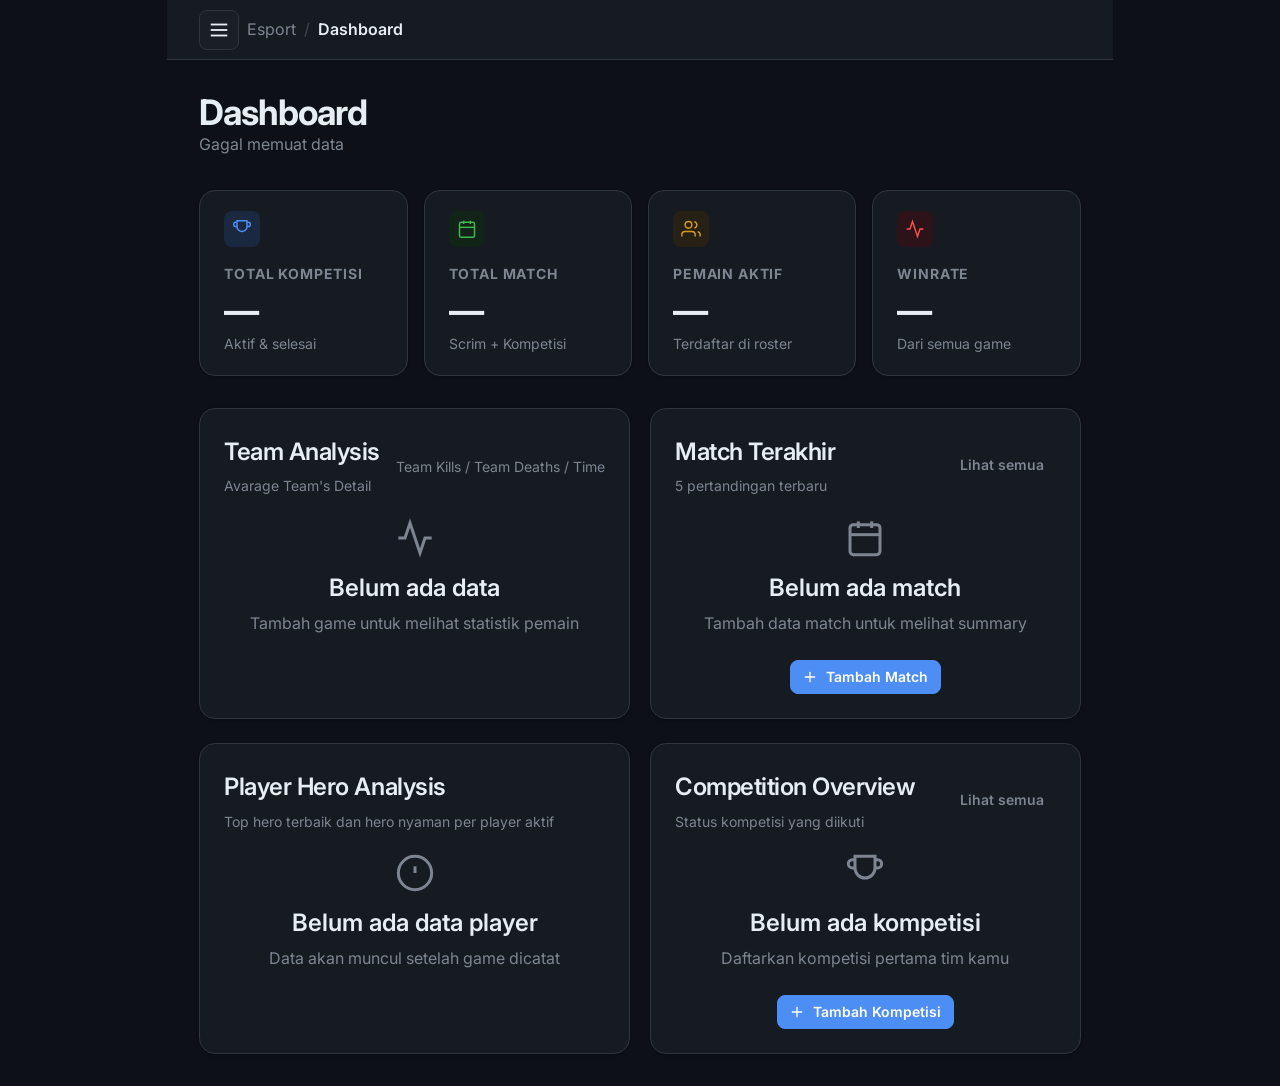
==== commit f1c5dfd9: "Add files via upload" ====
--- a/index.html
+++ b/index.html
@@ -1,15 +1,16 @@
 <!DOCTYPE html>
 <html lang="id" data-theme="dark">
 <head>
-<meta charset="UTF-8"/>
-<meta name="viewport" content="width=device-width, initial-scale=1.0"/>
-<title>Dashboard — Esport</title>
-<link rel="preconnect" href="https://fonts.googleapis.com">
-<link rel="preconnect" href="https://fonts.gstatic.com" crossorigin>
-<link href="https://fonts.googleapis.com/css2?family=Inter:wght@300..800&display=swap" rel="stylesheet">
-<link rel="stylesheet" href="css/style.css"/>
-<script src="js/global.js" defer></script>
-<script src="js/index.js" defer></script>
+  <meta charset="UTF-8"/>
+  <meta name="viewport" content="width=device-width, initial-scale=1.0"/>
+  <title>Dashboard — Esport</title>
+  <link rel="preconnect" href="https://fonts.googleapis.com">
+  <link rel="preconnect" href="https://fonts.gstatic.com" crossorigin>
+  <link href="https://fonts.googleapis.com/css2?family=Inter:wght@300..800&display=swap" rel="stylesheet">
+  <link rel="stylesheet" href="css/style.css"/>
+  <link rel="stylesheet" href="css/hero-picker.css"/>
+  <script src="js/global.js" defer></script>
+  <script src="js/index.js" defer></script>
 </head>
 <body>
 <div class="app-layout sidebar-float">
@@ -53,6 +54,7 @@
         Tim
       </a>
     </div>
+
     <div class="sidebar-footer">
       <button class="theme-toggle" id="themeToggle" aria-label="Toggle theme">
         <svg viewBox="0 0 24 24"><circle cx="12" cy="12" r="5"/><path d="M12 1v2M12 21v2M4.22 4.22l1.42 1.42M18.36 18.36l1.42 1.42M1 12h2M21 12h2M4.22 19.78l1.42-1.42M18.36 5.64l1.42-1.42"/></svg>
@@ -66,15 +68,9 @@
         <button class="menu-toggle" id="menuToggle" aria-label="Toggle navigation">
           <svg viewBox="0 0 24 24"><line x1="3" y1="6" x2="21" y2="6"/><line x1="3" y1="12" x2="21" y2="12"/><line x1="3" y1="18" x2="21" y2="18"/></svg>
         </button>
-        <span>Esport</span><span class="sep">/</span><span class="current">Dashboard</span>
-      </div>
-      <div class="topbar-actions">
-        <button class="btn btn-sm btn-ghost" id="refreshBtn" title="Refresh data" aria-label="Refresh data">
-          <svg viewBox="0 0 24 24" style="width:16px;height:16px">
-            <polyline points="23 4 23 10 17 10"/>
-            <path d="M20.49 15a9 9 0 1 1-2.12-9.36L23 10"/>
-          </svg>
-        </button>
+        <a href="index.html">Esport</a>
+        <span class="sep">/</span>
+        <a href="index.html" class="current">Dashboard</a>
       </div>
     </header>
 
@@ -128,7 +124,17 @@
           <div class="card-header">
             <div>
               <div class="section-title">Team Analysis</div>
-              <div class="section-sub">Rata-rata KDA per pemain</div>
+              <div class="section-sub">Avarage Team's Detail</div>
+            </div>
+            <div>              
+              <div class="section-sub">
+                <span>Team Kills</span>
+                <span>/</span>
+                <span>Team Deaths</span>
+                <span>/</span>
+                <span>Time</span>
+              </div>
+              <div id="teamAvgSummary" class="team-avg-summary"></div>
             </div>
           </div>
           <div id="teamAnalysis">
@@ -162,19 +168,19 @@
         </div>
       </div>
 
-      <!-- Row 3: Hero Picks + Competition Status -->
+      <!-- Row 3: Player Hero Analysis + Competition Status -->
       <div class="grid-2" style="margin-top:1.5rem">
         <div class="card">
           <div class="card-header">
             <div>
-              <div class="section-title">Hero Most Picked</div>
-              <div class="section-sub">Top 8 hero yang sering dipakai</div>
-            </div>
-          </div>
-          <div id="heroPicks">
+              <div class="section-title">Player Hero Analysis</div>
+              <div class="section-sub">Top hero terbaik dan hero nyaman per player aktif</div>
+            </div>
+          </div>
+          <div id="playerHeroRows">
             <div class="empty-state">
               <svg viewBox="0 0 24 24"><circle cx="12" cy="12" r="10"/><line x1="12" y1="8" x2="12" y2="12"/><line x1="12" y1="16" x2="12.01" y2="16"/></svg>
-              <h3>Belum ada data hero</h3>
+              <h3>Belum ada data player</h3>
               <p>Data akan muncul setelah game dicatat</p>
             </div>
           </div>
@@ -206,6 +212,64 @@
   </div>
 </div>
 
+<div id="playerHeroDetailModal" class="hero-detail-modal" hidden aria-hidden="true">
+  <div class="hero-detail-modal__backdrop" data-close-player-detail></div>
+
+  <div class="hero-detail-modal__panel" role="dialog" aria-modal="true" aria-labelledby="playerHeroDetailTitle">
+    <div class="hero-detail-modal__header">
+      <div>
+        <div class="section-title" id="playerHeroDetailTitle">Player Detail</div>
+        <div class="section-sub" id="playerHeroDetailSub">Detail hero aktif player</div>
+      </div>
+      <button type="button" class="hero-detail-modal__close" data-close-player-detail aria-label="Tutup detail">
+        <svg viewBox="0 0 24 24"><line x1="18" y1="6" x2="6" y2="18"/><line x1="6" y1="6" x2="18" y2="18"/></svg>
+      </button>
+    </div>
+
+    <div class="hero-detail-modal__body">
+      <div class="hero-detail-toolbar">
+        <input
+          type="text"
+          id="playerHeroSearch"
+          class="hero-detail-search"
+          placeholder="Searching hero..."
+          autocomplete="off"
+        />
+
+        <!-- NEW: sort filter button small -->
+        <div id="playerHeroSortMenu" class="hero-detail-sort">
+          <button type="button" class="hero-detail-filter" data-sort-key="games">
+            Game <span class="sort-icon"></span>
+          </button>
+          <button type="button" class="hero-detail-filter" data-sort-key="winrate">
+            Winrate <span class="sort-icon"></span>
+          </button>
+          <button type="button" class="hero-detail-filter" data-sort-key="kda">
+            KDA <span class="sort-icon"></span>
+          </button>
+        </div>
+
+        <div class="hero-detail-filters" id="playerHeroRoleFilters">
+          <button type="button" class="hero-detail-filter is-active" data-role="all">All</button>
+          <button type="button" class="hero-detail-filter" data-role="tank">Tank</button>
+          <button type="button" class="hero-detail-filter" data-role="fighter">Fighter</button>
+          <button type="button" class="hero-detail-filter" data-role="assassin">Assassin</button>
+          <button type="button" class="hero-detail-filter" data-role="marksman">Marksman</button>
+          <button type="button" class="hero-detail-filter" data-role="mage">Mage</button>
+          <button type="button" class="hero-detail-filter" data-role="support">Support</button>
+        </div>
+      </div>
+
+      <div id="playerHeroDetailList" class="hero-detail-list">
+        <div class="empty-state">
+          <h3>Belum ada detail</h3>
+          <p>Pilih player untuk melihat hero terbaiknya</p>
+        </div>
+      </div>
+    </div>
+  </div>
+</div>
+
 <div class="toast-container" id="toastContainer"></div>
 </body>
 </html>
